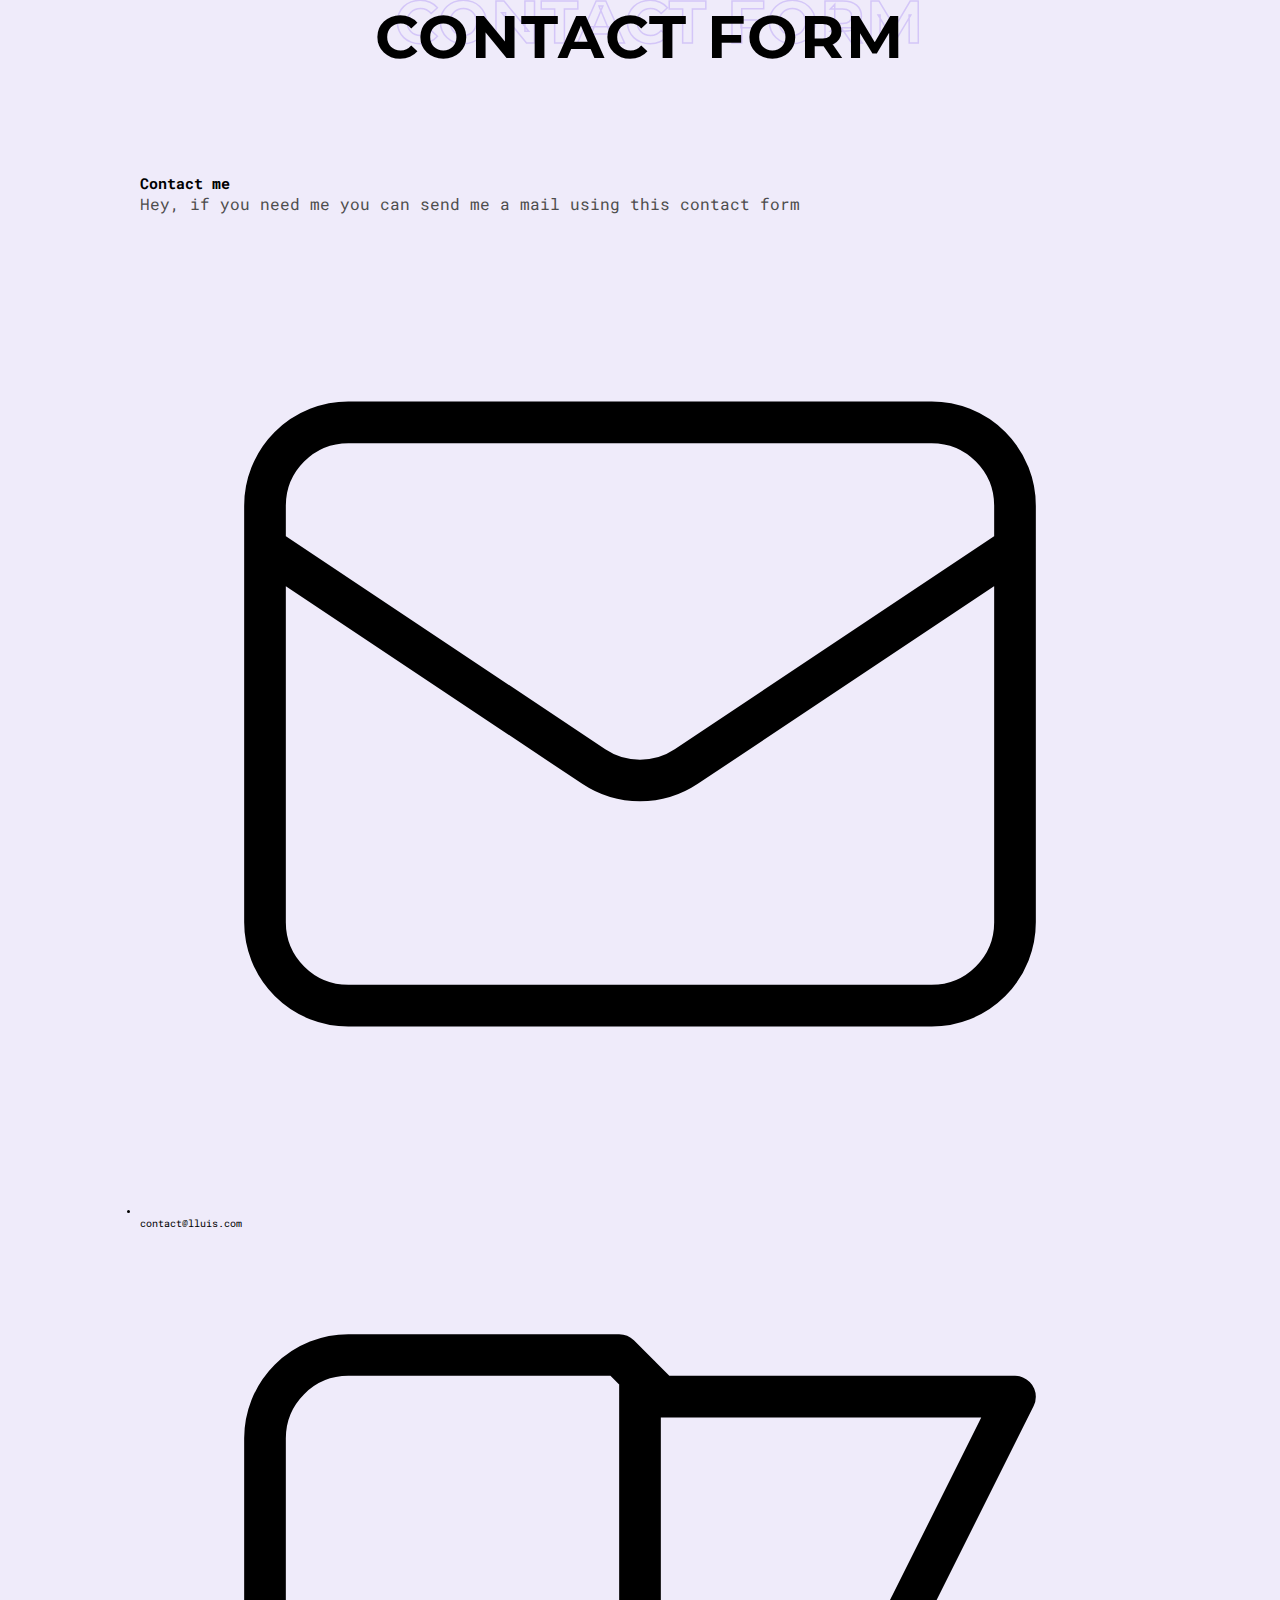
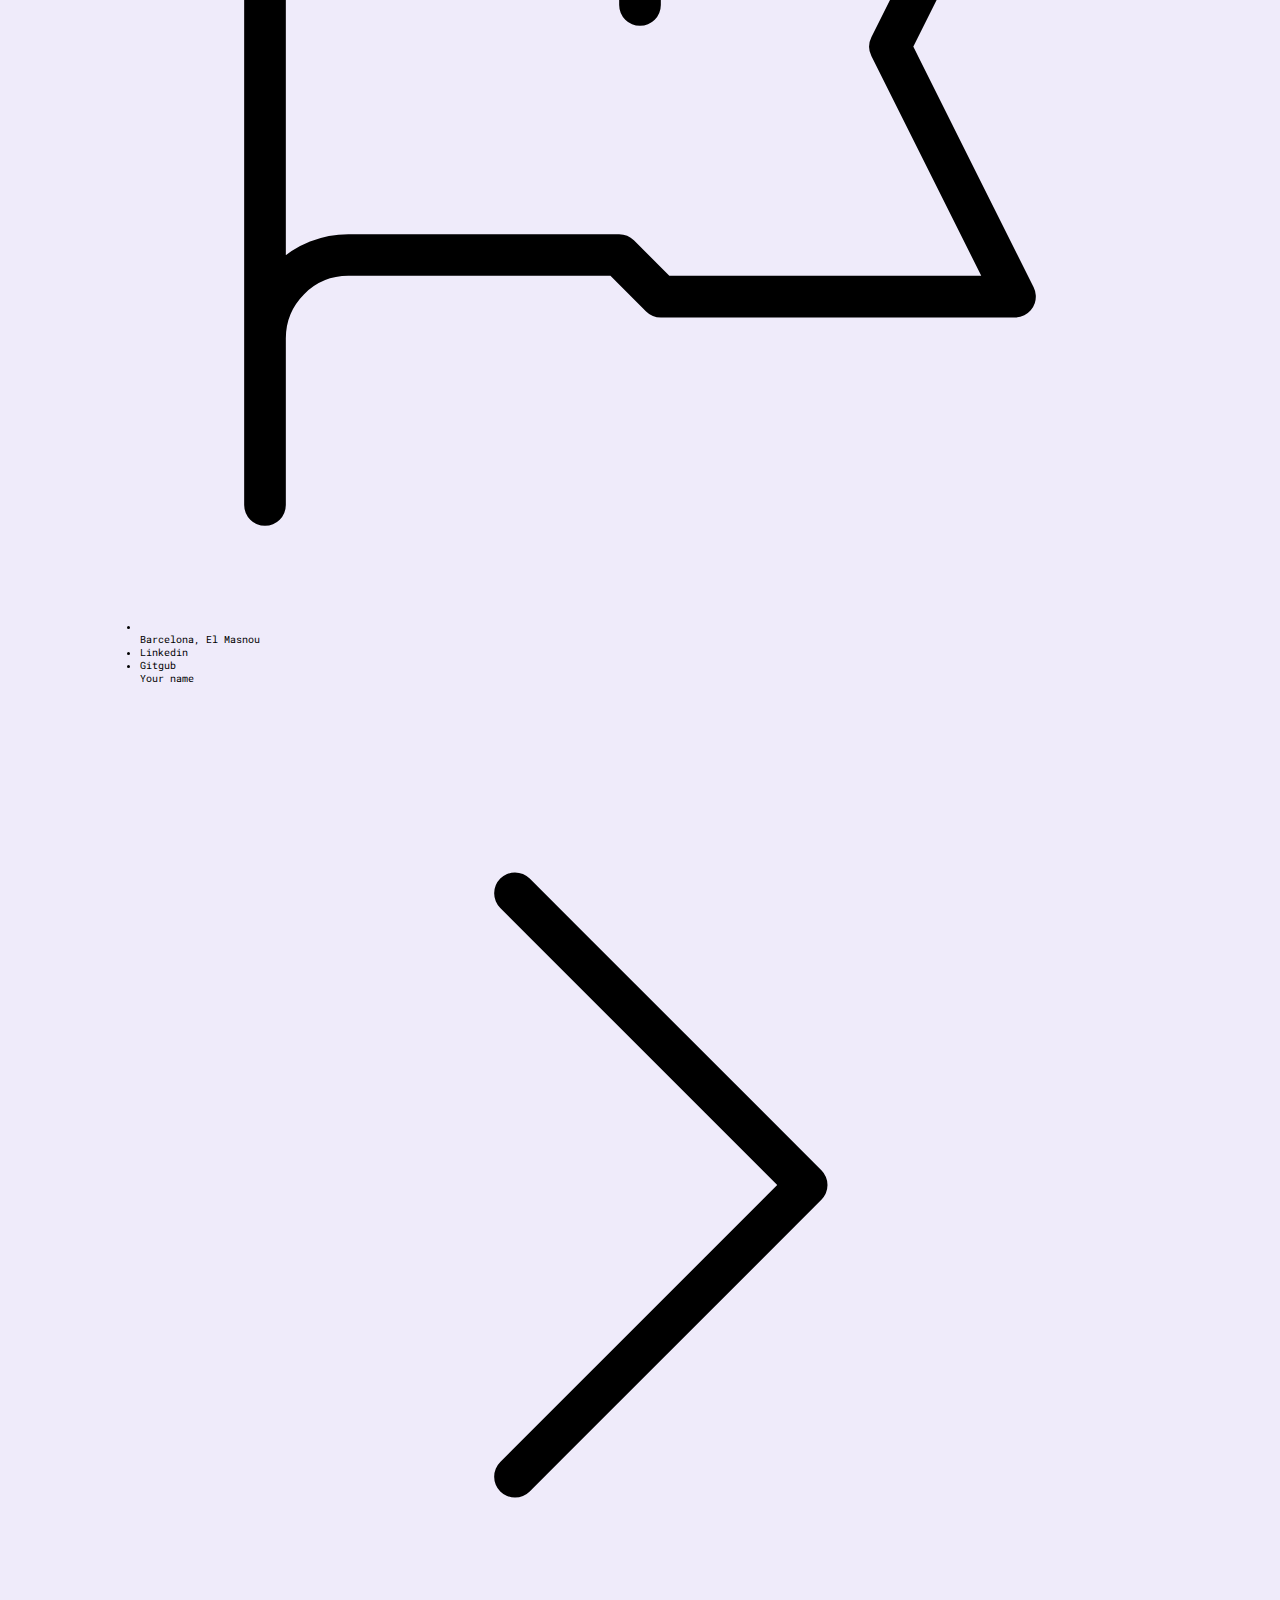
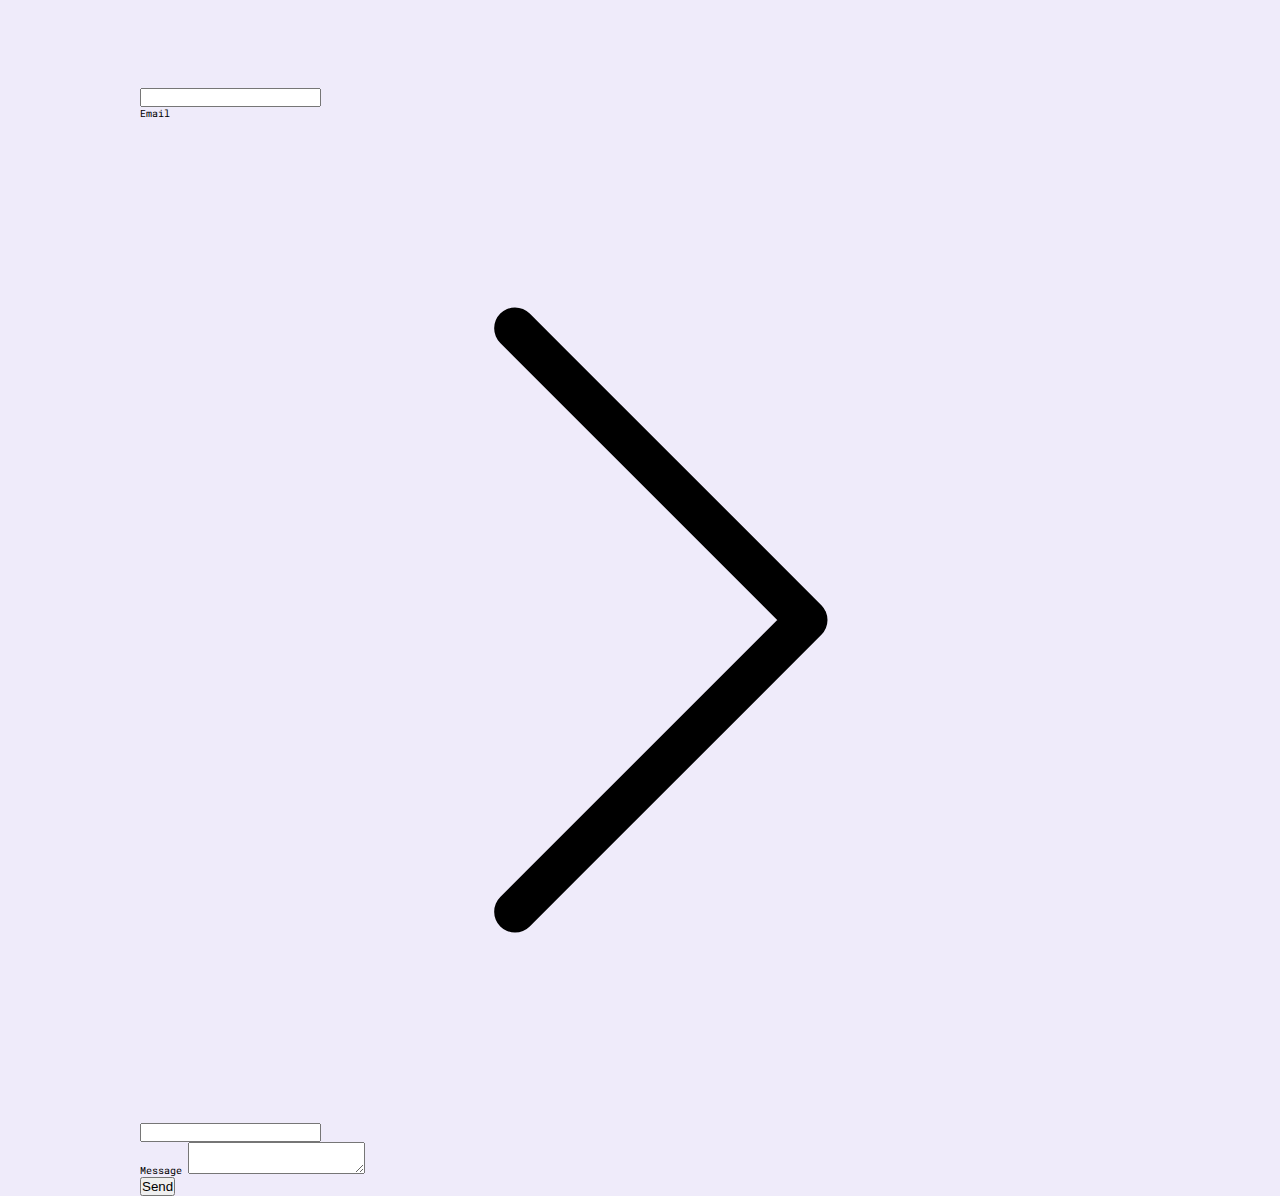
==== contact.html @ ee62d733 "html contact form" ====
<!DOCTYPE html>
<html lang="en">

<head>
    <meta charset="UTF-8">
    <meta http-equiv="X-UA-Compatible" content="IE=edge">
    <meta name="viewport" content="width=device-width, initial-scale=1.0">
    <title>Contact with Lluis</title>
    <link rel="stylesheet" href="./styles/style.css">
</head>

<body>
    <!--Contact Form-->
    <section id="contact">
        <div class="container">
            <h2 class="section-heading" data-outline="Contact Form">
                Contact Form
            </h2>
            <div class="wrapper">
                <div class="left">
                    <h2 class="contact-heading">
                        Contact me
                    </h2>
                    <p class="contact-desc">Hey, if you need me you can send me a mail using this contact form</p>

                    <div class="contact-info">
                        <ul>
                            <li><a href="#">
                                    <span class="icon"><svg xmlns="http://www.w3.org/2000/svg" fill="none"
                                            viewBox="0 0 24 24" stroke="currentColor">
                                            <path stroke-linecap="round" stroke-linejoin="round" stroke-width="1"
                                                d="M3 8l7.89 5.26a2 2 0 002.22 0L21 8M5 19h14a2 2 0 002-2V7a2 2 0 00-2-2H5a2 2 0 00-2 2v10a2 2 0 002 2z" />
                                        </svg></span>
                                    <span class="text">contact@lluis.com</span>
                                </a></li>
                            <li><a href="#">
                                    <span class="icon"><svg xmlns="http://www.w3.org/2000/svg" fill="none"
                                            viewBox="0 0 24 24" stroke="currentColor">
                                            <path stroke-linecap="round" stroke-linejoin="round" stroke-width="1"
                                                d="M3 21v-4m0 0V5a2 2 0 012-2h6.5l1 1H21l-3 6 3 6h-8.5l-1-1H5a2 2 0 00-2 2zm9-13.5V9" />
                                        </svg></span>
                                    <span class="text">Barcelona, El Masnou</span>
                                </a></li>
                        </ul>
                    </div>
                    <div class="social-info">
                        <ul>
                            <li><a href="#">Linkedin</a></li>
                            <li><a href="#">Gitgub</a></li>
                        </ul>
                    </div>
                </div>
                <div class="right">
                    <div class="form-wrapper">
                        <form action="#">
                            <div class="form-group">
                                <label for="name">Your name</label>
                                <div class="input-wrapper">
                                    <span class="icon">
                                        <svg xmlns="http://www.w3.org/2000/svg" fill="none" viewBox="0 0 24 24" stroke="currentColor">
                                            <path stroke-linecap="round" stroke-linejoin="round" stroke-width="1" d="M9 5l7 7-7 7" />
                                          </svg>
                                    </span>
                                    <input type="text" id="name" name="name">
                                </div>
                            </div>
                            <div class="form-group">
                                <label for="email">Email</label>
                                <div class="input-wrapper">
                                    <span class="icon">
                                        <svg xmlns="http://www.w3.org/2000/svg" fill="none" viewBox="0 0 24 24" stroke="currentColor">
                                            <path stroke-linecap="round" stroke-linejoin="round" stroke-width="1" d="M9 5l7 7-7 7" />
                                          </svg>
                                    </span>
                                    <input type="email" id="email" name="email">
                                </div>
                            </div>
                            <div class="form-group">
                                <label for="message">Message</label>
                                <textarea name="message" id="message" width="100%"></textarea>
                            </div>
                            <button type="submit">Send</button>
                        </form>
                    </div>
                </div>
            </div>
        </div>
    </section>
</body>

</html>
---- styles/style.css ----
/*************** Google Fonts ***************/
@import url('https://fonts.googleapis.com/css2?family=Montserrat:wght@700;900&family=Poppins:wght@600&family=Roboto+Mono:wght@300;500&display=swap');


/*************** Variables ***************/
:root{
    /* Colors */
     --primary-color: #512B78;
    --secondary-color: rgb(77, 77, 77);
    --third-color:#411fa0;
    --body-bg: #efebfa; 

}

/*************** Estructuras Gobales ***************/
*{
    padding: 0;
    margin: 0;
    box-sizing: border-box;
}
html{
    font-family: 'Roboto Mono', sans-serif;
    font-size: 10px;
    scroll-behavior: smooth;
}
body{
    /*Assignamos la var color al fondo */ 
    background-color: var(--body-bg); 
}
img{ 
    width: 100%;
    height: 100%;
    border-radius: 35px;
}
a{
    /* Enlaces negros y sin decoración */
    color: black;
    text-decoration: none;
}
p {
    font-size: 16px;
    color: var(--secondary-color);
}
section{
    display: flex;
    align-items: center;
    justify-content: center;
}
.container{
    width: 100%;
    margin: 0 auto;
    max-width: 1000px;
}
.primary-btn {
    display: inline-block;
    background-color: var(--third-color);
    color: white;
    font-size: 18px;
    padding: 0.8rem 1.6rem;
    border-radius: 50px;
}
.buttons{
    margin-top: 3rem;
    display: flex;
    align-items: center;
    justify-content: flex-start;
    gap: 2rem;
}
.buttons svg {
    width: 50px;
    color: var(--primary-color);
}

.section-heading {
    font-size: clamp(2rem, 10vw, 6rem);
    text-transform: uppercase;
    font-family: 'Montserrat';
    letter-spacing: 0.2rem;
    text-align: center;
    position: relative;
    margin-bottom: 10rem;
}
.section-heading::before {
    content: attr(data-outline);
    position: absolute;
    left: 2%;
    top: -20%;
    width: 100%;
    text-align: center;
    text-transform: uppercase;
    font-family: 'Montserrat';
    letter-spacing: 0.2rem;
    color: transparent;
    -webkit-text-stroke: 1.5px #5a24ed2f;
    z-index: -1;
}
.buttons .outline {
    background-color: transparent;
    color: var(--primary-color);
    border: 2px solid var(--primary-color);
}
.show {
    transform: translateX(0)!important;
    box-shadow: -6px 0px 29px 7px #000000a3;
}
/********************* Scroll Top *************************************/
.scroll-top {
    z-index: 100;
    width: 48px;
    height: 44px;
    background-color: white;
    position: fixed;
    bottom: 10px;
    right: 10px;
    cursor: pointer;
    border-radius: 6px;
    /* display: flex; */
    display: none;
    align-items: center;
    justify-content: center;
    box-shadow: 0px 0px 20px rgba(71, 40, 182, 8.226);
    transform: scale(0.9);
    transition: 0.3s ease ease-in-out transform;

}
.scroll-top svg {
    width: 50%;
    color: black;
    pointer-events: none;
}

/******************** Navegation **********************/
#nav {
    position: fixed;
    right: 40px;
    top: 30px;
    height: auto;
    z-index: 100;
}
#nav .nav-icon{
    width: 50px;
    height: 50px;
    cursor: pointer;
    background-color: var(--primary-color);
    display: flex;
    align-items: center;
    justify-content: center;
}
#nav .nav-icon svg{
    color: white;
    width: 80%;
}
#nav-content {
    position: fixed;
    right: 0;
    width: 80%;
    height: 100%;
    max-width: 700px;
    z-index: 100;
    background-color: var(--primary-color);
    color: white;
    display: flex;
    align-items: center;
    justify-content: center;
    overflow: hidden;
    transform: translateX(100%);
    transition: 0.3s ease transform;
}
#nav-content .section-heading{
    text-align: left;
}
#nav-content .section-heading::before{
    -webkit-text-stroke: 1.5px #afadad25;
    text-align: left;
}
#nav-content .wrapper {
    width: 70%;
    position: relative;
}
#nav-content ul{
    list-style:none;
    text-align:left;
}
#nav-content ul li{
    margin-bottom: 2rem;
}
#nav-content ul li a{
    display: inline-block;
    color: white;
    width: 100%;
    font-size: 4.5rem;
    font-family: 'Montserrat',sans-serif;
}
#nav-content ul li a::after{
    content: attr(data-text);
    pointer-events: none;
    position: absolute;
    right: -150px;
    bottom: 38%;
    width: 100%;
    color: transparent;
    -webkit-text-stroke: 1.5px #cccccc54;
    opacity: 0;
    z-index: -1;
    text-align: center;
    transform: rotate(90deg) scale(3);
    transition: .3s ease;
    transition-property: opacity, transform;
}
#nav-content ul li a:hover::after{
    opacity: 10;
    transform: scale(2) translateY(10px) rotate(90deg);
}
#nav-content .close-btn{
    position: absolute;
    left: 10px;
    top: 10px;
    color: white;
    width: 40px;
    height: 40px;
    background-color: black;
    display: flex;
    align-items: center;
    justify-content: center;
    border-radius: 50%;
    cursor: pointer;
    transition: 0.3s ease background-color;
}
#nav-content .close-btn svg{
    width: 80%;
}
#nav-content .close-btn:hover{
    background-color: crimson;
}

/******************** Presentation **********************/

#Presentation {
    height: 100vh;
    width: 100%;
    padding-top: 10rem;
}
#Presentation .container {
    display: flex;
    align-items: center;
    justify-content: center;
}
#Presentation .container .right_panel {
    flex: 8;
}
#Presentation .container .left_panel {
    flex: 6;
}
#Presentation .left_panel .subheading {
    font-size: 1.8rem;
    font-weight: 500;
    text-transform: uppercase;
    color: var(--primary-color);
    /* opacity: 0;
    animation: fade 0.3 ease forwards;
    animation-delay: 1s; */
}
/* #Presentation .left_panel .buttons{
    opacity: 0;
    /* animation: fade 0.3 ease forwards; */
    /* animation-delay: 1s; */
#Presentation .left_panel .heading1 {
    font-size: 46px;
    font-family: 'Montserrat', sans-serif;
    font-weight: 900;
}
#Presentation .left_panel .heading1 .wrapper{
    display: inline-block;
    overflow: hidden;
}
#Presentation .left_panel .heading1 .wrapper span{
    position: relative;
    /* bottom: -70px; */
    /* animation: reveal 1s ease forwards; */
}
/***************** ANIMACION Heading *****************/
/* @keyframes reveal {
    0% {
        bottom: -70px;
    }
    100%{
        bottom: 0px;
    }
} */
/* @keyframes fade {
    0% {
        opacity: 0;
    }
    100% {
        opacity: 10;
    }
}
 */

#Presentation .left_panel .description {
    margin-top: 2.5rem;
    max-width: 400px;
    /* opacity: 0;
    animation: fade 0.3 ease forwards;
    animation-delay: 1s; */
}
#Presentation .right_panel {
    text-align: right;
}
#Presentation .right_panel img{
    width: 100%;
    max-width: 500px;
    height: 450px;
    object-fit: cover;
    object-position: 50% 30%;
}

/********************* Tecnologys **************************/
#tecno {
    padding: 10rem 0;
}

#tecno .all-items {
    display: flex;
    align-items: center;
    justify-content: center;
}

#tecno .item {
    padding: 1.5rem;
    border-radius: 12px;
}

#tecno .item:nth-child(1):hover {
    background-color: rgb(8 69 241 / 35%);
}
#tecno .item:nth-child(2):hover {
    background-color: rgb(0, 255, 115, 0.151);
}
#tecno .item:nth-child(3):hover {
    background-color: #cbbef093;
}
#tecno .item .icon {
    width: 50px;
    height: 50px;
    padding: .8rem;
    border-radius: 50%;
    margin-bottom: 1rem;
}
#tecno .item-heading {
    font-weight: 500;
    font-size: 2rem;
    font-family: 'Poppins', sans-serif;
    margin-bottom: 1.5rem;
}
#tecno .item-desc {
    color: var(--secondary-color);
}
#tecno .item:nth-child(1) .icon {
    background-color: rgb(7 106 255 / 37%);
}
#tecno .item:nth-child(2) .icon {
    background-color: rgb(0, 255,155, 0.493);
}
#tecno .item:nth-child(3) .icon {
    background-color: #4705fc80;
}
/********************* About me **************************/
#about {
    padding: 15rem 0;
}
#about .wrapper {
    display: flex;
    align-items: center;
    justify-content: center;
    gap: 3rem;
}
#about .left {
    padding: 2rem;
    text-align: center;
}
#about .left .card {
    box-shadow: 0px 0px 20px #4785fc33;
    padding: 3rem;
    border-radius: 12px;
    min-height: 400px;
}
#about .left .card .img {
    width: 70px;
    height: 70px;
    margin: 0 auto;
    overflow: hidden;
    border-radius: 50%;
    margin-bottom: 2rem;
}
#about .left .card .img img{
    object-fit: cover;
}
#about .left .card .card-desc {
    color: var(--secondary-color);
    margin-bottom: 2rem;
}
#about .left .card .card-name {
    font-size: 2rem;
    margin-bottom: 0.2rem;
}
#about .left .card .card-sub-title {
    font-size: 1.4rem;
    color: var(--primary-color);
}
#about .subheading {
    color: var(--primary-color);
    margin-bottom: 1rem;
}
#about .right .slogan {
    font-size: 2.5rem;
    margin-bottom: 2rem;
}
#about .right .right-text {
    color: var(--secondary-color);
}
/********************* Projects**************************/

#projects {
    padding: 10rem 0;
}
#projects .item {
    display: flex;
    align-items: center;
    justify-content: center;
    max-width: 880px;
    margin: 0 auto;
    margin-bottom: 15rem;
}
#projects .item::nth-child(even){
    flex-direction: row-reverse;
}
#projects .item .left {
    flex: 1;
}
#projects .item .right {
    flex: 1;
    margin-left: -150px;
    background-color: var(--body-bg);
    padding: 5rem 2rem;
    border-radius: 12px;
    box-shadow: 0 0 28px #00000028;
    z-index: 2;
}
#projects .item::nth-child(even) .right {
    margin-left: 0;
}
#projects .item::nth-child(even) .left {
    margin-left: -150px;
}
#projects .item .left .img {
    height: 500px;
    overflow: hidden;
    border-radius: 12px;
    box-shadow: 0px 0px 20px #4705fc33;
    position: relative;
}
#projects .item .left .img::after {
    position: absolute;
    content: '';
    left: 0;
    right: 0;
    height: 100%;
    width: 100%;
    background-color: #5a24ed38;
}
#projects .item .left .img  img{
    object-fit: cover;
    transition: 0.3 ease transform;
}
#projects .item:hover .left .img img {
    transform: scale(1.1);
    z-index: 1;
}
#projects .item .right .project-title {
    font-size: 2.5rem;
    font-family: 'Montserrat', sans-serif;
    margin-bottom: 1rem;
}
#projects .item .right .project-sub-title {
    font-size: 1.6rem;
    margin-bottom: 2rem;
}
#projects .item .right .project-desc {
    color: var(--secondary-color);
    margin-bottom: 3rem;
}
#projects .item .right .buttons .external-link {
    display: flex;
    align-items: center;
    justify-content: center;
    gap: 1rem;
    padding: calc(0.6em - 5px) calc(0.6em - 5px);
}
#projects .item .right .buttons .external-link svg{
    width: 25px;
}

/********************* Footer **************************/
#footer {
    background-color: var(--primary-color);
    color: white;
    padding: 10rem 0 5rem 0;
}
#footer footer {
    display: flex;
    align-items: flex-start;
    justify-content: flex-start;
    gap: 2rem;
}
#footer footer .col1 {
    flex: 3;
}
#footer footer .col2,
#footer footer .col3{
    flex: 2;
}
#footer footer .col4{
    flex: 1;
}

#footer footer .col1 .logo img{
    max-width: 100px;
    margin-bottom: 2rem;
}
#footer footer .col1 p{
    color: white;
}
#footer footer .col4 svg{
    max-width: 24px;
    color: white;
}
#footer footer .column-heading{
    font-family: 'Montserrat', sans-serif;
    font-size: 2rem;
    margin-bottom: 2rem;
    text-transform: uppercase;
    line-height: 1.5rem;
}
#footer footer ul li{
    background-color: 4px;
}
#footer footer ul li a{
    display: inline-block;
    width: 100%;
    color: white;
    font-size: 1.7rem;
    padding: 0.5rem;
}
#footer footer lu li:hover a{
    color: var(--primary-color);
}
#footer footer lu li:hover {
    background-color: white;
}
#footer footer .col4 ul {
    display: flex;
    flex-wrap: wrap;
}
#footer footer .col4 ul li a {
    min-width: 50%;
}

/********************* Copyright *************************************/

#copyright {
    padding: 1rem 0;
    background-color: #221052;
}
#copyright p{
    color: white;
    margin: 1rem;
    font-size: 1.4rem;
}


/********************* Responsive Presentation**************************/
@media only screen and (max-width: 950px){
    #Presentation .container .right_panel{
        flex: 6;
    }
}
@media only screen and (max-width: 768px){
    html{
        font-size: 9px;
    }
    #Presentation .container{
        flex-direction: column-reverse;
    }
    #Presentation .container .right_panel {
        text-align: center;
        flex: 1;
        margin-bottom: 2rem;
    }
    #Presentation .container .right_panel img{
        width: 100%;
        height: 400px;
    }
    #Presentation .container .left_panel{
        text-align: center;
        padding: 0;
        flex: 1;
        height: fit-content;
    }
    #Presentation .left_panel .buttons{
        justify-content: center;
    }
    #Presentation .container .left_panel .heading1{
        font-size:  4rem;
        margin: 0 auto;
    }
    #Presentation .container .left_panel .description{
        margin: 0 auto;
        margin-top: 2rem;
    }
}

/********************* Responsive Technologys**************************/

@media only screen and (max-width: 768px){
    #tecno .all-items {
        flex-direction: column;
        text-align: center;
    }
    #tecno .item .icon {
        margin: 0 auto;
        margin-bottom: 1rem;
    }
    #tecno .item {
        margin: 2rem 0;
    }
    #tecno .item:nth-child(1) {
        background-color: rgb(8 69 241 / 35%);
    }
    #tecno .item:nth-child(2) {
        background-color: rgb(0, 255, 115, 0.151);
    }
    #tecno .item:nth-child(3) {
        background-color: #cbbef093;
    }
}

/********************* Responsive About**************************/

@media only screen and (max-width: 768px) {
    #about .wrapper {
        flex-direction: column-reverse;
        text-align: center;
    }
    #about .right .buttons {
        flex-direction: column;
    }
    #about .right .buttons a{
        width: 100%;
        text-align: center;
    }
}

/********************* Responsive Projects**************************/
@media only screen and (max-width: 768px) {
    #projects .item {
        flex-direction: column;
    }
    #projects .item .left {
        width: 100%;
    }
    #projects .item .right {
        width: 90%;
        margin: 0;
        margin-top: -150px;
    }
    #projects .item:nth-child(even) {
     flex-direction: column;   
    }
    #projects .item:nth-child(even) {
        margin-left: 0;
    }
}
@media only screen and (max-width:450px) {
    #projects .item .right .buttons {
        flex-direction: column;
    }
    #projects .item .right .buttons a {
        width: 100%;
        text-align: center;
    }
}

/********************* Responsive Footer**************************/

@media only screen and (max-width: 768px){
    #footer footer {
        flex-direction: column;
        justify-content: center;
        align-items: center;
        text-align: center;
    }
    #footer footer .col1,
    #footer footer .col2,
    #footer footer .col3,
    #footer footer .col4 {
        width: 100%;
        margin-bottom: 3rem;
    }
    #footer footer .col4 ul {
        width: fit-content;
        margin: 0 auto;
    }
}

/********************* Responsive Copyright *************************************/

@media only screen and (max-width: 768px){
    #copyright p{
        text-align: center;
    }
}

/************************* Responsive Navegation ********************************/

@media only screen and (max-width: 768px){
    #nav {
        right: 10px;
        top: 10px;
    }
    #nav-content nav ul li a::before{
        display: none;
    }
    #nav-content .section-heading {
        text-align: right;
        margin-bottom: 5rem;
    }
    #nav-content .section-heading::before{
        text-align: right;
    }
    #nav-content nav ul{
        text-align: right;
    }
    #nav-content nav ul li a{
        font-size: 2.5rem;
    }
    #nav-content .wrapper{
        width: 90%;
    }
    #nav-content ul li a:hover::after{
        opacity: 0;
    }
}
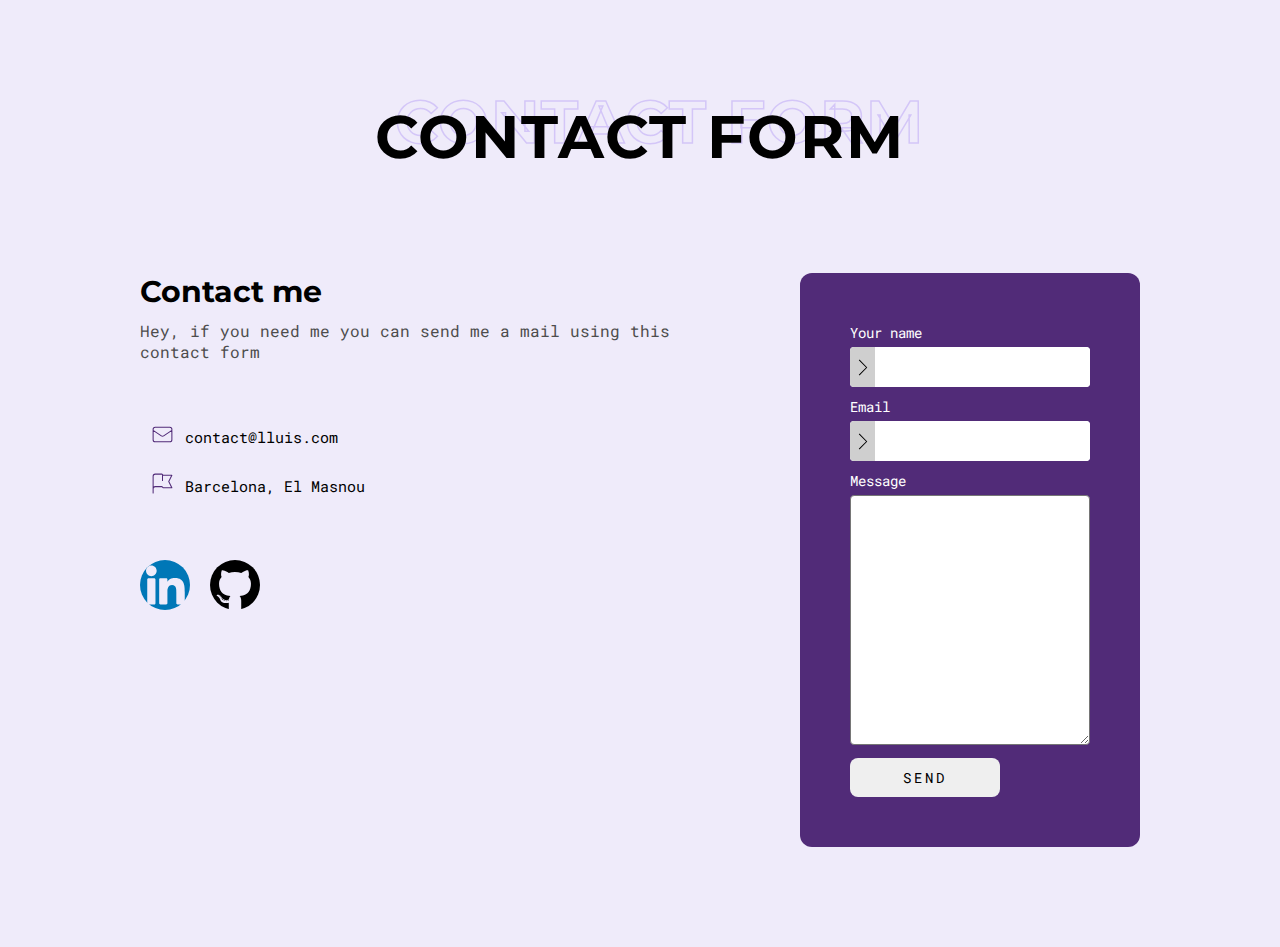
==== commit ef2500c5: "portafolio v1" ====
--- a/contact.html
+++ b/contact.html
@@ -45,8 +45,8 @@
                     </div>
                     <div class="social-info">
                         <ul>
-                            <li><a href="#">Linkedin</a></li>
-                            <li><a href="#">Gitgub</a></li>
+                            <li><a href="#"><img src="[data-uri]" /></a></li>
+                            <li><a href="#"><img src="[data-uri]" /></a></li>
                         </ul>
                     </div>
                 </div>
@@ -77,7 +77,7 @@
                             </div>
                             <div class="form-group">
                                 <label for="message">Message</label>
-                                <textarea name="message" id="message" width="100%"></textarea>
+                                <textarea type="text" name="message" id="message" width="100%"></textarea>
                             </div>
                             <button type="submit">Send</button>
                         </form>
--- a/styles/style.css
+++ b/styles/style.css
@@ -130,12 +130,58 @@
 }
 
 /******************** Navegation **********************/
+#screen_nav {
+    z-index: 500;
+    position: fixed;
+    display: flex;
+    justify-content: center;
+    align-items: center;
+    width: 100%;
+    height: 58px;
+    background-color: var(--primary-color);
+    font-family: 'Montserrat', sans-serif;
+    font-size: 2rem;
+    user-select: none;
+    padding-top: 2.2rem;
+    font-weight: 100;
+}
+#screen_nav .nav__ul {
+    align-items: center;
+    justify-content: center;
+}
+#screen_nav .nav__li {
+    display: inline;
+    font-size: 1.5rem;
+    padding: 1rem;
+    gap: 1rem;
+    top: 2rem;
+}
+
+#screen_nav .nav__a {
+    padding: 16px 0px;
+    color: white;
+    
+}
+
+#screen_nav .nav__a:hover {
+    opacity: 0.25;
+}
+
+#screen_nav .nav__a--active {
+    opacity: 1;
+}
+
+#screen_nav .nav__a--resume{
+    opacity: 1;
+}
+
 #nav {
     position: fixed;
     right: 40px;
     top: 30px;
     height: auto;
     z-index: 100;
+    opacity: 0;
 }
 #nav .nav-icon{
     width: 50px;
@@ -501,6 +547,143 @@
     width: 25px;
 }
 
+/*************** Contact Form ***************/
+#contact {
+    padding: 10rem 0;
+}
+#contact .wrapper {
+    display: flex;
+    align-items: flex-start;
+    justify-content: center;
+    gap: 5rem;
+}
+#contact .wrapper .left
+#contact .wrapper .right {
+    flex: 1;
+}
+#contact .left .contact-heading{
+    font-family: 'Montserrat', sans-serif;
+    font-size: 3rem;
+    margin-bottom: 1rem;
+}
+#contact .left .contact-desc {
+    color: var(--secondary-color);
+    margin-bottom: 5rem;
+}
+#contact .left .contact-info {
+    margin-bottom: 5rem;
+}
+#contact .left .contact-info ul {
+    list-style: none;
+}
+#contact .left .contact-info ul li{
+    border-radius: 12px;
+    overflow: hidden;
+}
+#contact .left .contact-info ul li a{
+    display: flex;
+    align-items: center;
+    justify-content: flex-start;
+    font-size: 1.5rem;
+    padding: 1rem;
+    gap: 1rem;
+}
+#contact .left .contact-info ul li:hover {
+    background-color: var(--primary-color);
+}
+#contact .left .contact-info ul li:hover a{
+    color: white;
+}
+
+#contact .left .contact-info ul li a .icon {
+    width: 25px;
+    color: var(--primary-color);
+}
+#contact .left .contact-info ul li:hover .icon{
+    color: white;
+}
+#contact .left .social-info ul{
+    display: flex;
+    align-items: center;
+    list-style: none;
+    font-size: 2rem;
+    gap: 2rem;
+}
+#contact .left .social-info ul li a img{
+    width: 50px;
+}
+#contact .right .form-wrapper {
+    background-color: var(--primary-color);
+    max-width: 500px;
+    margin: 0 auto;
+    padding: 5rem;
+    border-radius: 12px;
+    color: white;
+}
+#contact .right .form-wrapper svg{
+    width: 25px;
+}
+#contact .right .form-group {
+    margin-bottom: 1rem;
+}
+#contact .right .form-group label {
+    margin-bottom: 0.5rem;
+    display: inline-block;
+    font-size: 1.4rem;
+}
+#contact .right .form-group .input-wrapper {
+    background-color: white;
+    color: black;
+    width: 100%;
+    display: flex;
+    align-items: center;
+    justify-content: flex-start;
+    height: 40px;
+    border-radius: 4px;
+    overflow: hidden;
+}
+#contact .right .form-group .input-wrapper .icon{
+    font-size: 2rem;
+    height: 100%;
+    display: flex;
+    align-items: center;
+    justify-content: center;
+    background-color: #cfcfcf;
+}
+
+#contact .right .form-group .input-wrapper input{
+    padding: 1rem;
+    height: 100%;
+    width: 100%;
+    outline: none;
+    border: none;
+    font-size: 1.4rem;
+}
+#contact .right .form-group textarea{
+    width: 100%;
+    height: 250px;
+    resize: vertical;
+    padding: 1rem;
+    outline: none;
+    border-radius: 4px;
+    font-size: 1.4rem;
+}
+#contact .right .form-wrapper button{
+    display: inline-block;
+    width: 150px;
+    font-size: 1.4rem;
+    text-transform: uppercase;
+    height: auto;
+    padding: 1rem 0;
+    font-family: 'Roboto Mono';
+    letter-spacing: 0.3rem;
+    border-radius: 8px;
+    outline: none;
+    border: none;
+    cursor: pointer;
+}
+
+
 /********************* Footer **************************/
 #footer {
     background-color: var(--primary-color);
@@ -725,8 +908,15 @@
 
 @media only screen and (max-width: 768px){
     #nav {
+        opacity: 1;
         right: 10px;
         top: 10px;
+    }
+    #screen_nav {
+        opacity: 0;
+    }
+    #nav-content {
+        opacity: 1;
     }
     #nav-content nav ul li a::before{
         display: none;
@@ -750,4 +940,22 @@
     #nav-content ul li a:hover::after{
         opacity: 0;
     }
+}
+
+/*************** Responsive Contact Form ***************/
+
+@media only screen and (max-width: 768px){
+    #contact .wrapper {
+        flex-direction: column-reverse;
+        justify-content: center;
+        align-items: center;
+    }
+    #contact .right{
+        width: 100%;
+    }
+    #contact .right .form-wrapper{
+        padding: 3rem;
+        width: 100%;
+        max-width: 100%;
+    }
 }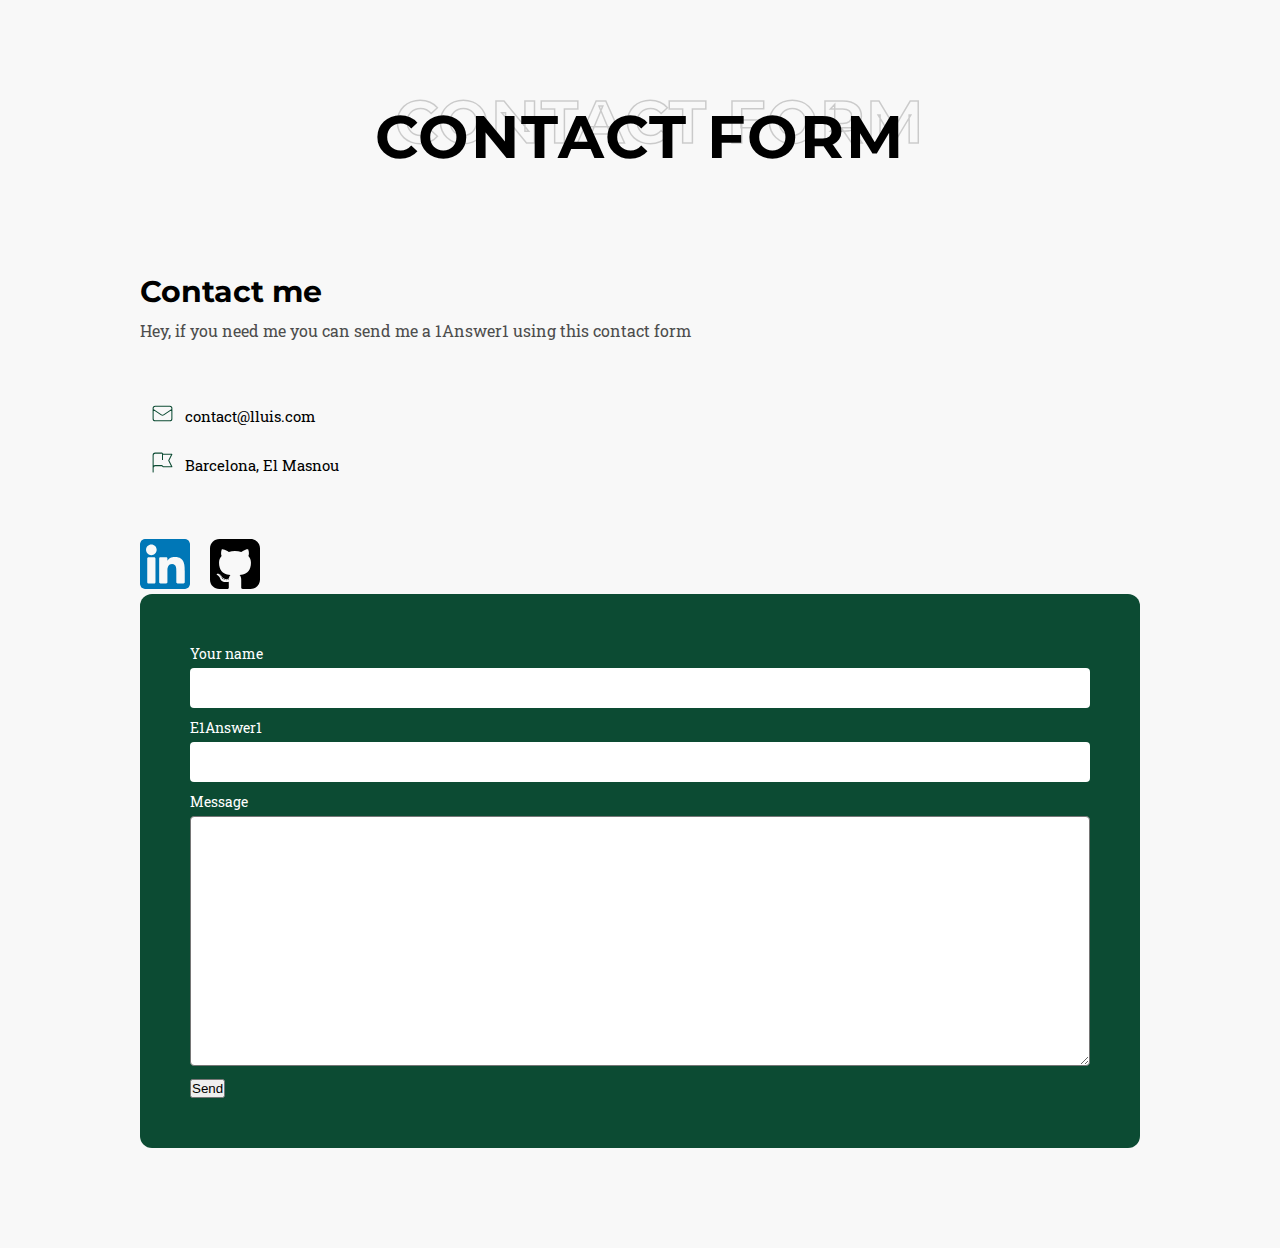
==== commit 18aaa1da: "Herramienta para crear archivos gift .txt" ====
--- a/contact.html
+++ b/contact.html
@@ -21,7 +21,7 @@
                     <h2 class="contact-heading">
                         Contact me
                     </h2>
-                    <p class="contact-desc">Hey, if you need me you can send me a mail using this contact form</p>
+                    <p class="contact-desc">Hey, if you need me you can send me a 1Answer1 using this contact form</p>
 
                     <div class="contact-info">
                         <ul>
@@ -65,14 +65,14 @@
                                 </div>
                             </div>
                             <div class="form-group">
-                                <label for="email">Email</label>
+                                <label for="e1Answer1">E1Answer1</label>
                                 <div class="input-wrapper">
                                     <span class="icon">
                                         <svg xmlns="http://www.w3.org/2000/svg" fill="none" viewBox="0 0 24 24" stroke="currentColor">
                                             <path stroke-linecap="round" stroke-linejoin="round" stroke-width="1" d="M9 5l7 7-7 7" />
                                           </svg>
                                     </span>
-                                    <input type="email" id="email" name="email">
+                                    <input type="e1Answer1" id="e1Answer1" name="e1Answer1">
                                 </div>
                             </div>
                             <div class="form-group">
--- a/styles/style.css
+++ b/styles/style.css
@@ -1,14 +1,15 @@
 /*************** Google Fonts ***************/
 @import url('https://fonts.googleapis.com/css2?family=Montserrat:wght@700;900&family=Poppins:wght@600&family=Roboto+Mono:wght@300;500&display=swap');
-
+@import url('https://fonts.googleapis.com/css2?family=Roboto&family=Roboto+Slab:wght@500&display=swap');
 
 /*************** Variables ***************/
 :root{
     /* Colors */
-     --primary-color: #512B78;
+     /* --primary-color: #0C4B33; */
+    --primary-color: #0C4B33;
     --secondary-color: rgb(77, 77, 77);
-    --third-color:#411fa0;
-    --body-bg: #efebfa; 
+    --third-color:#44B78B;
+    --body-bg: #f8f8f8; 
 
 }
 
@@ -19,18 +20,19 @@
     box-sizing: border-box;
 }
 html{
-    font-family: 'Roboto Mono', sans-serif;
+    font-family: 'Roboto Slab', serif;
     font-size: 10px;
     scroll-behavior: smooth;
 }
 body{
+    overflow-x: hidden !important;
     /*Assignamos la var color al fondo */ 
-    background-color: var(--body-bg); 
+    background-color: var(--body-bg);
 }
 img{ 
     width: 100%;
     height: 100%;
-    border-radius: 35px;
+    border-radius: 5px;
 }
 a{
     /* Enlaces negros y sin decoración */
@@ -91,7 +93,7 @@
     font-family: 'Montserrat';
     letter-spacing: 0.2rem;
     color: transparent;
-    -webkit-text-stroke: 1.5px #5a24ed2f;
+    -webkit-text-stroke: 1.5px #0000002f;
     z-index: -1;
 }
 .buttons .outline {
@@ -118,11 +120,15 @@
     display: none;
     align-items: center;
     justify-content: center;
-    box-shadow: 0px 0px 20px rgba(71, 40, 182, 8.226);
-    transform: scale(0.9);
-    transition: 0.3s ease ease-in-out transform;
-
-}
+    box-shadow: 0px 0px 20px rgba(71, 40, 182, 0.3);
+
+    transition: all 0.2s ease-out;
+}
+
+.scroll-top:hover{
+    transform: translateY(-5px);
+}
+
 .scroll-top svg {
     width: 50%;
     color: black;
@@ -137,30 +143,31 @@
     justify-content: center;
     align-items: center;
     width: 100%;
-    height: 58px;
+    height: 48px;
     background-color: var(--primary-color);
     font-family: 'Montserrat', sans-serif;
-    font-size: 2rem;
     user-select: none;
-    padding-top: 2.2rem;
+
     font-weight: 100;
 }
 #screen_nav .nav__ul {
-    align-items: center;
-    justify-content: center;
+    display: flex;
+    justify-content: center;
+    align-items: center;
 }
 #screen_nav .nav__li {
     display: inline;
-    font-size: 1.5rem;
-    padding: 1rem;
+
+    padding: 0 20px;
     gap: 1rem;
     top: 2rem;
 }
 
 #screen_nav .nav__a {
-    padding: 16px 0px;
-    color: white;
-    
+    padding: 0px 0px;
+    color: white;
+    font-size: 1.5rem;
+    transition: opacity 0.2s ease-out;
 }
 
 #screen_nav .nav__a:hover {
@@ -180,8 +187,9 @@
     right: 40px;
     top: 30px;
     height: auto;
-    z-index: 100;
+    z-index: 1000;
     opacity: 0;
+    pointer-events: none;
 }
 #nav .nav-icon{
     width: 50px;
@@ -197,12 +205,12 @@
     width: 80%;
 }
 #nav-content {
+    z-index: 1000;
     position: fixed;
     right: 0;
     width: 80%;
     height: 100%;
     max-width: 700px;
-    z-index: 100;
     background-color: var(--primary-color);
     color: white;
     display: flex;
@@ -375,6 +383,7 @@
 #tecno .item {
     padding: 1.5rem;
     border-radius: 12px;
+    transition: all 0.2s ease-out;
 }
 
 #tecno .item:nth-child(1):hover {
@@ -503,7 +512,7 @@
     height: 500px;
     overflow: hidden;
     border-radius: 12px;
-    box-shadow: 0px 0px 20px #4705fc33;
+    box-shadow: 0px 0px 20px #00000033;
     position: relative;
 }
 #projects .item .left .img::after {
@@ -513,11 +522,11 @@
     right: 0;
     height: 100%;
     width: 100%;
-    background-color: #5a24ed38;
+    background-color: #0000002e;
 }
 #projects .item .left .img  img{
     object-fit: cover;
-    transition: 0.3 ease transform;
+    transition: transform 0.2s ease-out;
 }
 #projects .item:hover .left .img img {
     transform: scale(1.1);
@@ -552,13 +561,19 @@
     padding: 10rem 0;
 }
 #contact .wrapper {
-    display: flex;
     align-items: flex-start;
     justify-content: center;
     gap: 5rem;
 }
-#contact .wrapper .left
-#contact .wrapper .right {
+
+#contact .wrapper2 {
+    display: flex;
+    align-items: flex-start;
+    justify-content: center;
+    gap: 5rem;
+}
+#contact .wrapper2 .left
+#contact .wrapper2 .right {
     flex: 1;
 }
 #contact .left .contact-heading{
@@ -613,6 +628,14 @@
     width: 50px;
 }
 #contact .right .form-wrapper {
+    background-color: var(--primary-color);
+    margin: 0 auto;
+    padding: 5rem;
+    border-radius: 12px;
+    color: white;
+}
+
+#contact .right .form-wrapper2 {
     background-color: var(--primary-color);
     max-width: 500px;
     margin: 0 auto;
@@ -620,7 +643,7 @@
     border-radius: 12px;
     color: white;
 }
-#contact .right .form-wrapper svg{
+#contact .right .form-wrapper2 svg{
     width: 25px;
 }
 #contact .right .form-group {
@@ -668,7 +691,7 @@
     border-radius: 4px;
     font-size: 1.4rem;
 }
-#contact .right .form-wrapper button{
+#contact .right .form-wrapper2 button{
     display: inline-block;
     width: 150px;
     font-size: 1.4rem;
@@ -688,7 +711,7 @@
 #footer {
     background-color: var(--primary-color);
     color: white;
-    padding: 10rem 0 5rem 0;
+    padding: 6rem 0 5rem 0;
 }
 #footer footer {
     display: flex;
@@ -697,14 +720,14 @@
     gap: 2rem;
 }
 #footer footer .col1 {
-    flex: 3;
+    flex: 1.2;
 }
 #footer footer .col2,
 #footer footer .col3{
-    flex: 2;
+    flex: 1.2;
 }
 #footer footer .col4{
-    flex: 1;
+    flex: 1.2;
 }
 
 #footer footer .col1 .logo img{
@@ -753,7 +776,7 @@
 
 #copyright {
     padding: 1rem 0;
-    background-color: #221052;
+    background-color: #0a3321;
 }
 #copyright p{
     color: white;
@@ -911,6 +934,7 @@
         opacity: 1;
         right: 10px;
         top: 10px;
+        pointer-events: all;
     }
     #screen_nav {
         opacity: 0;
@@ -945,7 +969,7 @@
 /*************** Responsive Contact Form ***************/
 
 @media only screen and (max-width: 768px){
-    #contact .wrapper {
+    #contact .wrapper2 {
         flex-direction: column-reverse;
         justify-content: center;
         align-items: center;
@@ -953,7 +977,7 @@
     #contact .right{
         width: 100%;
     }
-    #contact .right .form-wrapper{
+    #contact .right .form-wrapper2{
         padding: 3rem;
         width: 100%;
         max-width: 100%;
